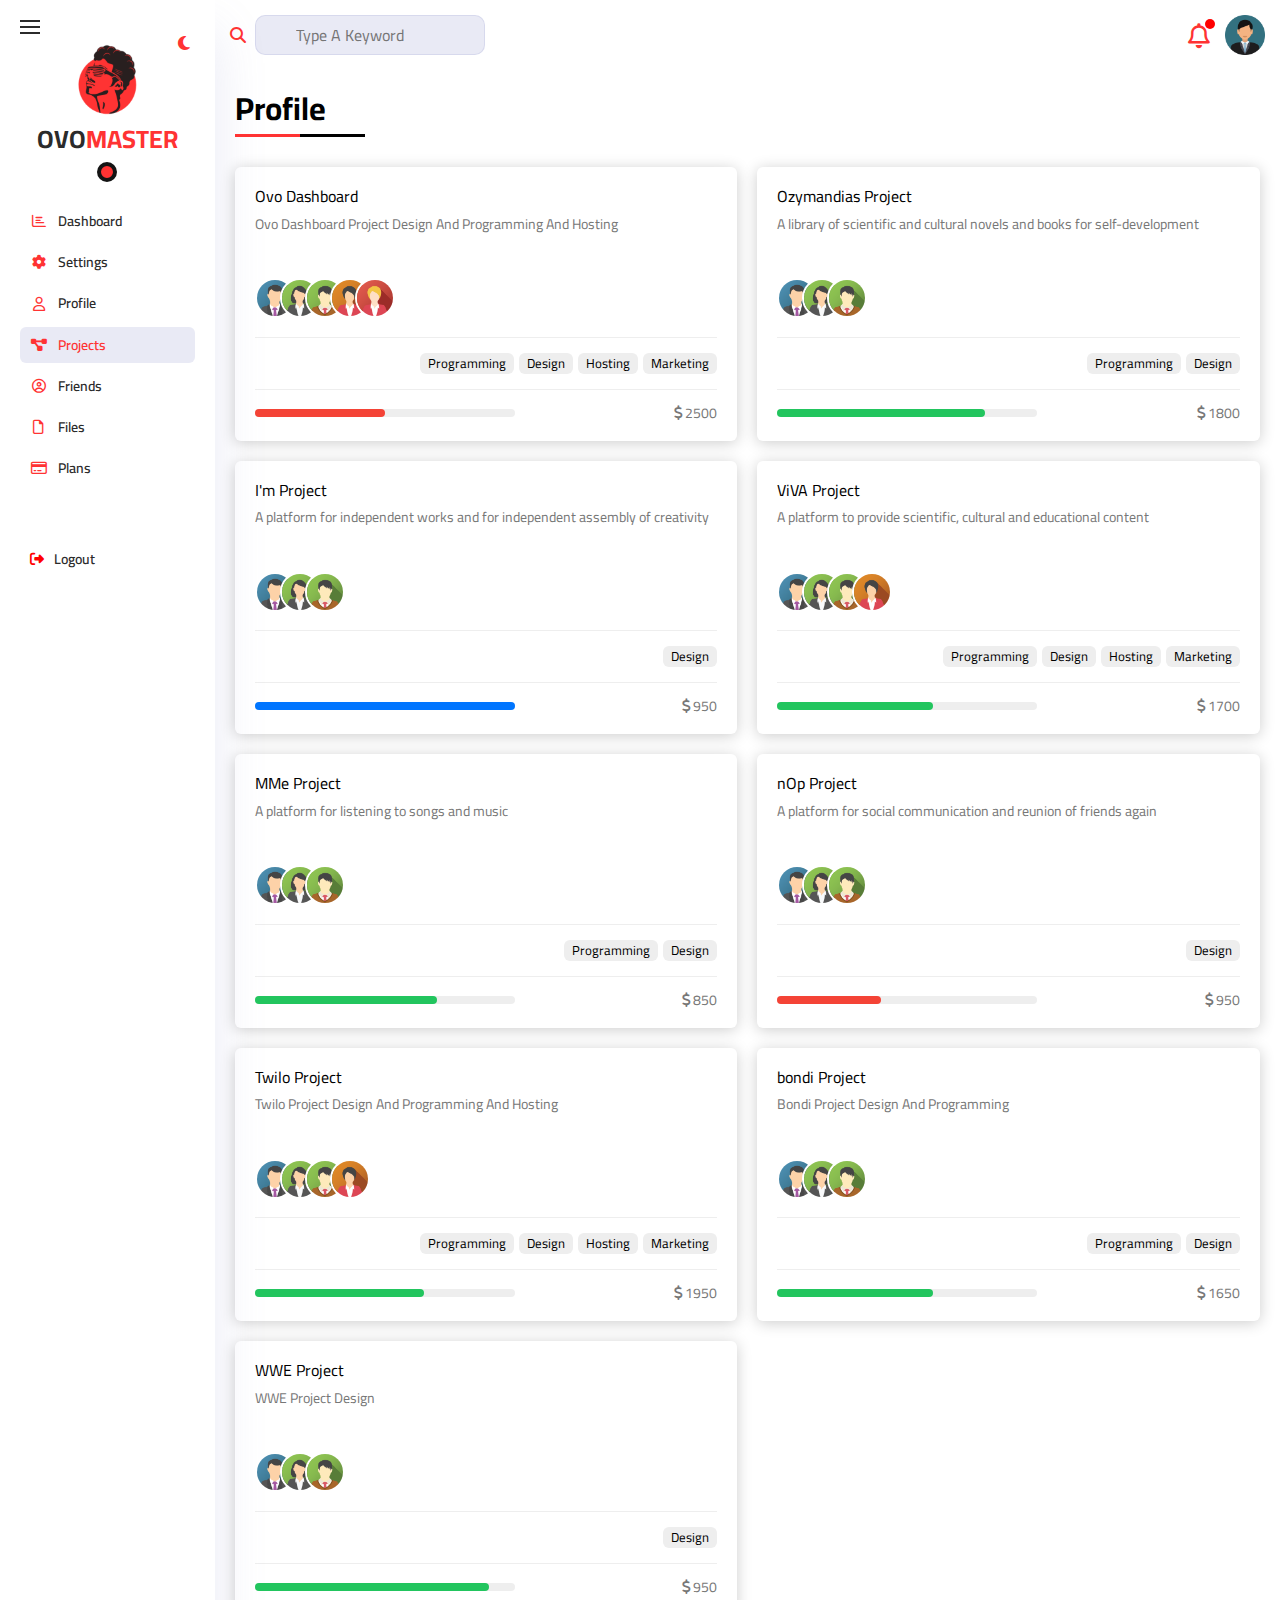
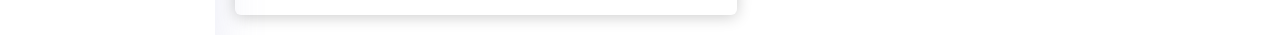
==== projects.html @ cf6d4845 "Add files via upload" ====
<!DOCTYPE html>
<html lang="en">
<head>
    <meta charset="UTF-8">
    <meta name="viewport" content="width=device-width, initial-scale=1.0">
        <!-- FontAsome CSS File -->
        <link rel="stylesheet" href="./css/all.min.css">
        <!-- Normalize CSS File -->
        <link rel="stylesheet" href="./css/Normalize.css">
        <!-- Stylesheet CSS File -->
        <link rel="stylesheet" href="./css/projects.css">
        <!-- Framwork CSS File -->
        <link rel="stylesheet" href="./css/framwork.css">
        <!-- Media Responsive CSS File -->
        <link rel="stylesheet" href="./media-css/project-media.css">
        <!-- Cairo Font (Google Fonts) -->
        <link rel="preconnect" href="https://fonts.googleapis.com">
        <link rel="preconnect" href="https://fonts.gstatic.com" crossorigin>
        <link href="https://fonts.googleapis.com/css2?family=Cairo:wght@200;300;400;500;600;700;800;900&display=swap" rel="stylesheet">
        <link rel="shortcut icon" href="./image/logo Master/one/red.png">
        <title>OVOMASTER | Projects</title>
</head>
<body>
    <div class="page d-flex">
                <!-- Sidbar Starts -->
                <div class="sidebar" id="sidebar">
                    <div class="menu-icon" id="close">
                        <span></span>
                        <span></span>
                        <span></span>
                    </div>
                    <a href="#" class="social"><i class="fa-solid fa-moon" id="theme-button"></i></a>
                    <div class="image">
                        <img style="width: 60px;" src="./image/logo Master/one/red.png" alt="">
                    </div>
                    <h3 class="logo">OVO<span style="color:var(--main-color)">MASTER</span></h3>
                    <ul>
                        <li>
                            <a href="index.html">
                                <i class="fa-regular fa-chart-bar fa-fw"></i>
                                <span class="hide-mobile">Dashboard</span>
                            </a>
                        </li>
                        <li>
                            <a href="settings.html">
                                <i class="fa-solid fa-gear fa-fw"></i>
                                <span class="hide-mobile">Settings</span>
                            </a>
                        </li>
                        <li>
                            <a href="profile.html">
                                <i class="fa-regular fa-user fa-fw"></i>
                                <span class="hide-mobile">Profile</span>
                            </a>
                        </li>
                        <li>
                            <a class="active" href="projects.html">
                                <i class="fa-solid fa-diagram-project fa-fw"></i>
                                <span class="hide-mobile">Projects</span>
                            </a>
                        </li>
                        <li>
                            <a href="friends.html">
                                <i class="fa-regular fa-circle-user fa-fw"></i>
                                <span class="hide-mobile">Friends</span>
                            </a>
                        </li>
                        <li>
                            <a href="files.html">
                                <i class="fa-regular fa-file fa-fw"></i>
                                <span class="hide-mobile">Files</span>
                            </a>
                        </li>
                        <li>
                            <a href="plans.html">
                                <i class="fa-regular fa-credit-card fa-fw"></i>
                                <span class="hide-mobile">Plans</span>
                            </a>
                        </li>
                        <li class="logout">
                            <a href="#">
                                <i class="fa-solid fa-right-from-bracket"></i>
                                <span class="hide-mobile">Logout</span>
                            </a>
                        </li>
                    </ul>
                </div>
                <!-- Sidebar Ends -->
                <div class="content w-full">
                <!-- Head Starts -->
                <div class="head p-15 between-flex">
                    <div class="search pos-relative">
                        <i class="lens fa-sharp fa-solid fa-magnifying-glass"></i>
                        <input class="p-10" type="search" placeholder="Type A Keyword">
                    </div>
                    <div class="icons d-flex align-center">
                        <span class="notification pos-relative">
                            <i class="fa-regular fa-bell fa-lg"></i>
                        </span>
                        <img src="image/avatar.png" alt="">
                    </div>
                </div>
                <!-- Head Ends -->
                <h1 class="pos-relative">Profile</h1>
                <div class="projects-page d-grid m-20 gap-20">
                    <div class="project p-20 rad-6 p-relative shadow">
                        <h4 class="m-0 value">Ovo Dashboard</h4>
                        <p class="c-gray mt-10 mb-10 fs-14">Ovo Dashboard Project Design And Programming And Hosting</p>
                        <div class="team">
                            <a href="#"><img src="image/team-01.png" alt="" /></a>
                            <a href="#"><img src="image/team-02.png" alt="" /></a>
                            <a href="#"><img src="image/team-03.png" alt="" /></a>
                            <a href="#"><img src="image/team-04.png" alt="" /></a>
                            <a href="#"><img src="image/team-05.png" alt="" /></a>
                        </div>
                        <div class="do d-flex">
                            <span class="fs-13 rad-6 bg-eee bg-16">Programming</span>
                            <span class="fs-13 rad-6 bg-eee bg-16">Design</span>
                            <span class="fs-13 rad-6 bg-eee bg-16">Hosting</span>
                            <span class="fs-13 rad-6 bg-eee bg-16">Marketing</span>
                        </div>
                        <div class="info between-flex">
                            <div class="prog bg-eee">
                                <span class="bg-red" style="width: 50%"></span>
                            </div>
                            <div class="fs-14 c-gray">
                                <i class="fa-solid fa-dollar-sign"></i>
                                2500
                            </div>
                        </div>
                    </div>
                    <div class="project p-20 rad-6 p-relative shadow">
                        <h4 class="m-0 value">Ozymandias Project</h4>
                        <p class="c-gray mt-10 mb-10 fs-14">A library of scientific and cultural novels and books for self-development</p>
                        <div class="team">
                            <a href="#"><img src="image/team-01.png" alt="" /></a>
                            <a href="#"><img src="image/team-02.png" alt="" /></a>
                            <a href="#"><img src="image/team-03.png" alt="" /></a>
                        </div>
                        <div class="do d-flex">
                            <span class="fs-13 rad-6 bg-eee bg-16">Programming</span>
                            <span class="fs-13 rad-6 bg-eee bg-16">Design</span>
                        </div>
                        <div class="info between-flex">
                            <div class="prog bg-eee">
                                <span class="bg-green" style="width: 80%"></span>
                        </div>
                        <div class="fs-14 c-gray">
                            <i class="fa-solid fa-dollar-sign"></i>
                            1800
                        </div>
                    </div>
                </div>
                <div class="project p-20 rad-6 p-relative shadow">
                    <h4 class="m-0 value">I'm Project</h4>
                    <p class="c-gray mt-10 mb-10 fs-14">A platform for independent works and for independent assembly of creativity</p>
                    <div class="team">
                        <a href="#"><img src="image/team-01.png" alt="" /></a>
                        <a href="#"><img src="image/team-02.png" alt="" /></a>
                        <a href="#"><img src="image/team-03.png" alt="" /></a>
                    </div>
                    <div class="do d-flex">
                        <span class="fs-13 rad-6 bg-eee bg-16">Design</span>
                    </div>
                    <div class="info between-flex">
                        <div class="prog bg-eee">
                            <span class="bg-blue" style="width: 100%"></span>
                        </div>
                        <div class="fs-14 c-gray">
                            <i class="fa-solid fa-dollar-sign"></i>
                            950
                        </div>
                    </div>
                </div>
                <div class="project p-20 rad-6 p-relative shadow">
                    <h4 class="m-0 value">ViVA Project</h4>
                    <p class="c-gray mt-10 mb-10 fs-14">A platform to provide scientific, cultural and educational content</p>
                    <div class="team">
                        <a href="#"><img src="image/team-01.png" alt="" /></a>
                        <a href="#"><img src="image/team-02.png" alt="" /></a>
                        <a href="#"><img src="image/team-03.png" alt="" /></a>
                        <a href="#"><img src="image/team-04.png" alt="" /></a>
                    </div>
                    <div class="do d-flex">
                        <span class="fs-13 rad-6 bg-eee bg-16">Programming</span>
                        <span class="fs-13 rad-6 bg-eee bg-16">Design</span>
                        <span class="fs-13 rad-6 bg-eee bg-16">Hosting</span>
                        <span class="fs-13 rad-6 bg-eee bg-16">Marketing</span>
                    </div>
                    <div class="info between-flex">
                        <div class="prog bg-eee">
                            <span class="bg-green" style="width: 60%"></span>
                        </div>
                        <div class="fs-14 c-gray">
                            <i class="fa-solid fa-dollar-sign"></i>
                            1700
                        </div>
                    </div>
                    </div>
                    <div class="project p-20 rad-6 p-relative shadow">
                        <h4 class="m-0 value">MMe Project</h4>
                        <p class="c-gray mt-10 mb-10 fs-14">A platform for listening to songs and music</p>
                        <div class="team">
                            <a href="#"><img src="image/team-01.png" alt="" /></a>
                            <a href="#"><img src="image/team-02.png" alt="" /></a>
                            <a href="#"><img src="image/team-03.png" alt="" /></a>
                        </div>
                        <div class="do d-flex">
                            <span class="fs-13 rad-6 bg-eee bg-16">Programming</span>
                            <span class="fs-13 rad-6 bg-eee bg-16">Design</span>
                        </div>
                        <div class="info between-flex">
                            <div class="prog bg-eee">
                                <span class="bg-green" style="width: 70%"></span>
                            </div>
                            <div class="fs-14 c-gray">
                                <i class="fa-solid fa-dollar-sign"></i>
                                850
                            </div>
                        </div>
                    </div>
                    <div class="project p-20 rad-6 p-relative shadow">
                        <h4 class="m-0 value">nOp Project</h4>
                        <p class="c-gray mt-10 mb-10 fs-14">A platform for social communication and reunion of friends again</p>
                        <div class="team">
                            <a href="#"><img src="image/team-01.png" alt="" /></a>
                            <a href="#"><img src="image/team-02.png" alt="" /></a>
                            <a href="#"><img src="image/team-03.png" alt="" /></a>
                        </div>
                        <div class="do d-flex">
                            <span class="fs-13 rad-6 bg-eee bg-16">Design</span>
                        </div>
                        <div class="info between-flex">
                        <div class="prog bg-eee">
                            <span class="bg-red" style="width: 40%"></span>
                        </div>
                        <div class="fs-14 c-gray">
                            <i class="fa-solid fa-dollar-sign"></i>
                            950
                        </div>
                        </div>
                    </div>
                    <div class="project p-20 rad-6 p-relative shadow">
                        <h4 class="m-0 value">Twilo Project</h4>
                        <p class="c-gray mt-10 mb-10 fs-14">Twilo Project Design And Programming And Hosting</p>
                    <div class="team">
                        <a href="#"><img src="image/team-01.png" alt="" /></a>
                        <a href="#"><img src="image/team-02.png" alt="" /></a>
                        <a href="#"><img src="image/team-03.png" alt="" /></a>
                        <a href="#"><img src="image/team-04.png" alt="" /></a>
                    </div>
                    <div class="do d-flex">
                        <span class="fs-13 rad-6 bg-eee bg-16">Programming</span>
                        <span class="fs-13 rad-6 bg-eee bg-16">Design</span>
                        <span class="fs-13 rad-6 bg-eee bg-16">Hosting</span>
                        <span class="fs-13 rad-6 bg-eee bg-16">Marketing</span>
                    </div>
                    <div class="info between-flex">
                        <div class="prog bg-eee">
                            <span class="bg-green" style="width: 65%"></span>
                        </div>
                        <div class="fs-14 c-gray">
                            <i class="fa-solid fa-dollar-sign"></i>
                            1950
                        </div>
                    </div>
                    </div>
                    <div class="project p-20 rad-6 p-relative shadow">
                        <h4 class="m-0 value">bondi Project</h4>
                        <p class="c-gray mt-10 mb-10 fs-14">Bondi Project Design And Programming</p>
                        <div class="team">
                            <a href="#"><img src="image/team-01.png" alt="" /></a>
                            <a href="#"><img src="image/team-02.png" alt="" /></a>
                            <a href="#"><img src="image/team-03.png" alt="" /></a>
                        </div>
                    <div class="do d-flex">
                        <span class="fs-13 rad-6 bg-eee bg-16">Programming</span>
                        <span class="fs-13 rad-6 bg-eee bg-16">Design</span>
                    </div>
                    <div class="info between-flex">
                        <div class="prog bg-eee">
                            <span class="bg-green" style="width: 60%"></span>
                        </div>
                        <div class="fs-14 c-gray">
                            <i class="fa-solid fa-dollar-sign"></i>
                            1650
                        </div>
                    </div>
                    </div>
                    <div class="project p-20 rad-6 p-relative shadow">
                        <h4 class="m-0 value">WWE Project</h4>
                        <p class="c-gray mt-10 mb-10 fs-14">WWE Project Design</p>
                        <div class="team">
                            <a href="#"><img src="image/team-01.png" alt="" /></a>
                            <a href="#"><img src="image/team-02.png" alt="" /></a>
                            <a href="#"><img src="image/team-03.png" alt="" /></a>
                        </div>
                        <div class="do d-flex">
                            <span class="fs-13 rad-6 bg-eee bg-16">Design</span>
                        </div>
                        <div class="info between-flex">
                        <div class="prog bg-eee">
                            <span class="bg-green" style="width: 90%"></span>
                        </div>
                        <div class="fs-14 c-gray">
                            <i class="fa-solid fa-dollar-sign"></i>
                            950
                        </div>
                        </div>
                    </div>
                </div>
            </div>
    </div>
    <script src="./js/main.js"></script>
</body>
</html>
---- css/projects.css ----
* {
    box-sizing: border-box;
    margin: 0;
    padding: 0;
    transition: 0.3s;
}

*:focus {
    outline: none;
}

ul {
    list-style: none;
    padding: 0;
}

:root {
    --main-color: #ff3333;
    --text-color: #2b2b2b;
    --color-white: #fff;
    --color-light: rgba(132, 139, 200, 0.18);
    --box-shadow: 0 2rem 3rem var(--color-light);
}

body {
    font-family: 'Cairo', sans-serif;
}

body.dark-theme {
	background-color: #1b1b1b;
}

::-webkit-scrollbar {
    width: 15px;
}

::-webkit-scrollbar-thumb {
    background-color: var(--main-color);
    border-radius: 7px 7px 7px;
}

a {
    text-decoration: none;
}


/* Sidebar Starts */
.page {
    display: flex;
    min-height: 100vh;
}

.sidebar {
    width: 250px;
    box-shadow: var(--box-shadow);
    padding: 20px;
    position: relative;
}

.sidebar.active {
    width: 62px;
    padding: 10px;
}

.sidebar.active .logo {
    display: none;
}

.dark-theme .sidebar {
    box-shadow: 0 2px 15px rgb(0 0 0 / 20%);
}

.sidebar .logo {
    position: relative;
    text-align: center;
    color: var(--text-color);
    font-size: 25px;
    margin-bottom: 50px;
}


.dark-theme .sidebar .logo {
    color: var(--color-white);
}

.sidebar .menu-icon {
    width: 20px;
    height: 14px;
    cursor: pointer;
    position: relative;
}

.social {
    position: absolute;
    right: 0;
    padding-right: 25px;
    color: var(--main-color);
}

.sidebar.active .fa-moon {
    position: relative;
    top: 20px;
}

.sidebar .menu-icon span {
    background-color: var(--text-color);
    height: 2px;
    position: absolute;
    width: 100%;
    left: 0;
    transition: all 0.3s ease;
}

.dark-theme .sidebar .menu-icon span {
    background-color: white;
}

.sidebar .menu-icon span:first-child {
    top: 0;
}

.sidebar .menu-icon span:nth-child(2) {
    top: 6px;
}

.sidebar .menu-icon span:last-child {
    top: 12px;
}

.sidebar .menu-icon:hover span:nth-child(2) {
    opacity: 0;
}

.sidebar .menu-icon:hover span:first-child,
.sidebar .menu-icon:hover span:last-child {
    top: 6px;
}

.sidebar .menu-icon:hover span:first-child {
    transform: rotate(45deg);
}

.sidebar .menu-icon:hover span:last-child {
    transform: rotate(-45deg);
}

.sidebar .image {
    display: flex;
    justify-content: center;
    align-items: center;
    padding: 10px;
}

.sidebar.active .image {
    margin-bottom: 40px;
    margin-top: 60px;
}

.sidebar .logo::after {
    content: "";
    position: absolute;
    left: 50%;
    bottom: -29px;
    width: 12px;
    height: 12px;
    border-radius: 50%;
    background-color: var(--main-color);
    border: 4px solid #141414;
    transform: translateX(-50%);
}

.dark-theme .sidebar .logo::after {
    border: 4px solid var(--color-white);
}

.sidebar ul {
    list-style: none;
    padding: 0;
}

.sidebar ul li a {
    display: flex;
    align-items: center;
    font-size: 14px;
    color: var(--main-color);
    border-radius: 6px;
    padding: 10px;
    transition: 0.3s;
    margin-bottom: 5px;
}

.sidebar ul li a:hover {
    background-color: #EEE;
}

.dark-theme .sidebar ul li a span {
    color: var(--color-white);
}

.sidebar.active ul li a span {
    display: none;
}

.dark-theme .sidebar ul li a:hover {
    background-color: #141414;
}

.sidebar ul li a.active {
    background: var(--color-light);
}

.sidebar ul li a.active span {
    color: var(--main-color);
}

.sidebar ul li a span {
    font-size: 14px;
    margin-left: 10px;
    font-weight: 600;
    color: var(--text-color);
    transition: 0.3s;
}

.sidebar .logout {
    position: relative;
    top: 50px;
}

.sidebar .logout a i {
    color: red;
}

.sidebar ul li a span:hover {
    padding-left: 10px;
}
/* Sidebar Ends */
/* Content Head Starts */
.content {
    overflow: hidden;
}

.head {
    padding: 15px;
}

.lens {
    cursor: pointer;
    color: var(--main-color);
}

.head .search {
    position: relative;
}

.head .search input {
    padding: 10px;
    border: 1px solid var(--color-light);
    outline: none;
    background-color: var(--color-light);
    border-radius: 10px;
    margin-left: 5px;
    padding-left: 40px;
    width: 230px;
    transition: width 0.3s;
}

.dark-theme .head .search input {
    background-color: var(--color-white);
}

.head .search input:focus {
    width: 260px;
}

.head .search input::placeholder {
    transition: 0.3s;
}

.dark-theme .head .search input::placeholder {
    color: var(--text-color);
}

.head .search input:focus::placeholder {
    color: transparent;
}

.head .icons .notification {
    color: var(--main-color);
    cursor: pointer;
    font-size: 20px;
}

.head .icons .notification::before {
    content: "";
    position: absolute;
    width: 10px;
    height: 10px;
    background-color: red;
    border-radius: 50%;
    right: -5px;
    top: -5px;
}

.head .icons img {
    width: 40px;
    height: 40px;
    margin-left: 15px;
}
/* Content Head Starts */
.page h1 {
    margin: 20px 20px 40px;
}

.dark-theme .page h1 {
    color: var(--color-white);
}

.page h1::before,
.page h1::after {
    content: "";
    height: 3px;
    position: absolute;
    bottom: -10px;
    left: 0;
}

.page h1::before {
    background-color: #000;
    width: 130px;
}

.dark-theme .page h1::before {
    background-color: var(--color-white);
}

.page h1::after {
    background-color: var(--main-color);
    width: 65px;
}
/* Projects Page Starts */
.projects-page {
    grid-template-columns: repeat(auto-fill, minmax(400px, 1fr));
}

.projects-page .project .date {
    position: absolute;
    right: 10px;
    top: 10px;
}

.projects-page .project h4 {
    font-weight: normal;
}

.projects-page .project .team {
    position: relative;
    min-height: 80px;
}

.projects-page .project .team a {
    position: absolute;
    left: 0;
    bottom: 0;
}

.projects-page .project .team a:nth-child(2) {
    left: 25px;
}

.projects-page .project .team a:nth-child(3) {
    left: 50px;
}

.projects-page .project .team a:nth-child(4) {
    left: 75px;
}

.projects-page .project .team a:nth-child(5) {
    left: 100px;
}

.projects-page .project .team a:hover {
    z-index: 1000;
}

.projects-page .project .team img {
    width: 40px;
    height: 40px;
    border-radius: 50%;
    border: 2px solid white;
}

.projects-page .project .do {
    justify-content: flex-end;
    border-top: 1px solid #eee;
    padding-top: 15px;
    margin-top: 15px;
}

.projects-page .project .do span {
    padding: 3px 8px;
    margin-left: 5px;
    width: fit-content;
}

.projects-page .project .info {
    border-top: 1px solid #eee;
    margin-top: 15px;
    padding-top: 15px;
}

.projects-page .project .prog {
    height: 8px;
    width: 260px;
    position: relative;
    border-radius: 6px;
}

.projects-page .project .prog span {
    position: absolute;
    left: 0;
    top: 0;
    height: 100%;
    border-radius: 6px;
}
/* Projects Page Ends */
/* Dark Theme */
.dark-theme .projects-page .value {
    color: var(--color-white);
}

.dark-theme .projects-page .bg-16 {
    background-color: #161616;
    color: var(--color-white);
}
/* Dark Theme */
---- css/framwork.css ----
:root {
    --blue-color: #0075ff;
    --orange-color: #f59e0b;
    --green-color: #22c55e;
    --red-color: #f44336;
    --gray-color: #777;
}
/* Framework */
.between-flex {
    display: flex;
    align-items: center;
    justify-content: space-between;
}

.space-between {
    justify-content: space-between;
}

.d-flex {
    display: flex;
}

.align-center {
    align-items: center;
}

.pos-relative {
    position: relative;
}

.pos-absolute {
    position: absolute;
}

.p-15 {
    padding: 15px;
}

.p-10 {
    padding: 10px;
}

.p-20 {
    padding: 20px;
}

.pb-10 {
    padding-bottom: 10px;
}

.pb-20 {
    padding-bottom: 20px;
}

.pt-10 {
    padding-top: 10px;
}

.pt-20 {
    padding-top: 20px;
}

.pl-15 {
    padding-left: 15px;
}

.w-full {
    width: 100%;
}

.h-fill {
    width: 100%;
}

.w-100 {
    width: 100px;
}

.h-100 {
    width: 100px;
}

.d-grid {
    display: grid;
}

.d-block {
    display: block;
}

.gap-20 {
    gap: 20px;
}

.rad-6 {
    border-radius: 6px;
}

.rad-10 {
    border-radius: 10px;
}

.rad-20 {
    border-radius: 20px;
}

.rad-half {
    border-radius: 50%;
}

.m-0 {
    margin: 0;
}

.m-15 {
    margin: 15px;
}

.m-20 {
    margin: 20px;
}

.mr-15 {
    margin-right: 15px;
}

.mt-5 {
    margin-top: 5px;
}

.mt-0 {
    margin-top: 0;
}

.mt-10 {
    margin-top: 10px;
}

.mt-15 {
    margin-top: 15px;
}

.mt-20 {
    margin-top: 20px;
}

.mt-25 {
    margin-top: 25px;
}

.mr-10 {
    margin-right: 10px;
}

.mb-0 {
    margin-bottom: 0;
}

.mb-5 {
    margin-bottom: 5px;
}

.mb-20 {
    margin-bottom: 20px;
}

.mb-10 {
    margin-bottom: 10px;
}

.mb-15 {
    margin-bottom: 15px;
}

.txt-c {
    text-align: center;
}

.txt-s {
    text-align: start;
}

.f-wrap {
    flex-wrap: wrap;
}

.fs-14 {
    font-size: 14px;
}

.fs-13 {
    font-size: 13px;
}

.fs-25 {
    font-size: 25px;
}

.c-gray {
    color: var(--gray-color)
}

.c-white {
    color: #ddddddd2;
}

.bg-eee {
    background-color: #eee;
}

.bg-blue {
    background-color: #0075ff;
}

.bg-purple {
    background-color: var(--main-color)
}

.bg-red {
    background-color: #f44336;
}

.bg-orange {
    background-color: var(--orange-color);
}

.bg-green {
    background-color: var(--green-color);
}

.c-orange {
    color: var(--orange-color);
}

.c-blue {
    color: var(--blue-color)
}

.c-green {
    color: var(--green-color);
}

.c-red {
    color: var(--red-color);
}

.b-none {
    border: none;
}

.w-fit {
    width: fit-content;
}

.pt-15 {
    padding-top: 15px;
}

.pb-15 {
    padding-bottom: 15px;
}

.fs-10 {
    font-size: 10px;
}

.fs-15 {
    font-size: 15px;
}

.fw-bold {
    font-weight: bold;
}

.fw-normal {
    font-weight: normal;
}

.btn-shape {
    padding: 4px 10px;
    border-radius: 60px;
    cursor: pointer;
    transition: 0.3s;
}

.btn-shape:hover {
    background-color: var(--blue-alt-color);
}

.center-flex {
    display: flex;
    align-items: center;
    justify-content: center;
}

.bor-none {
    border: none;
}

.shadow {
    box-shadow: 0 2px 15px rgb(0 0 0 / 20%);
}
/* Framwork */
---- media-css/project-media.css ----
@media (max-width: 767px) {
    .hide-mobile {
        display: none;
    }
    .txt-c-mobile {
        text-align: center;
    }
    .sidebar {
        width: 62px;
        padding: 10px;
    }
    .sidebar ul li a span {
        display: none;
    }
    .sidebar .logo {
        display: none;
    }
    .sidebar .menu-icon {
        display: none;
    }
    .sidebar .image {
        margin-bottom: 10px;
        margin-top: 60px;
    }
    .sidebar .fa-moon {
        position: relative;
        top: 20px;
    }
    .sidebar .logout {
        top: 0px;
    }
    .sidebar .logo::before,
    .sidebar .logo::after {
        display: none;
    }
    .sidebar ul li {
        padding-bottom: 20px;
    }
    .dark-theme .head .search input::placeholder,
    .head .search input::placeholder {
        font-size: 14px;
    }
    .head .search input {
        width: 180px;
    }
    .head .search input:focus {
        width: 200px;
    }
    ::-webkit-scrollbar,
    ::-webkit-scrollbar-thumb,
    ::-webkit-scrollbar-track {
        display: none;
    }
    .projects-page {
        grid-template-columns: minmax(200px, 1fr);
        margin-left: 10px;
        margin-right: 10px;
        gap: 10px;
    }
    .projects-page .project .do {
        flex-direction: column;
    }
    .projects-page .project .do span:not(:last-child) {
        margin-bottom: 15px;
    }
    .projects-page .project .info {
        flex-direction: column;
    }
    .projects-page .project .prog {
        margin-bottom: 15px;
    }
}
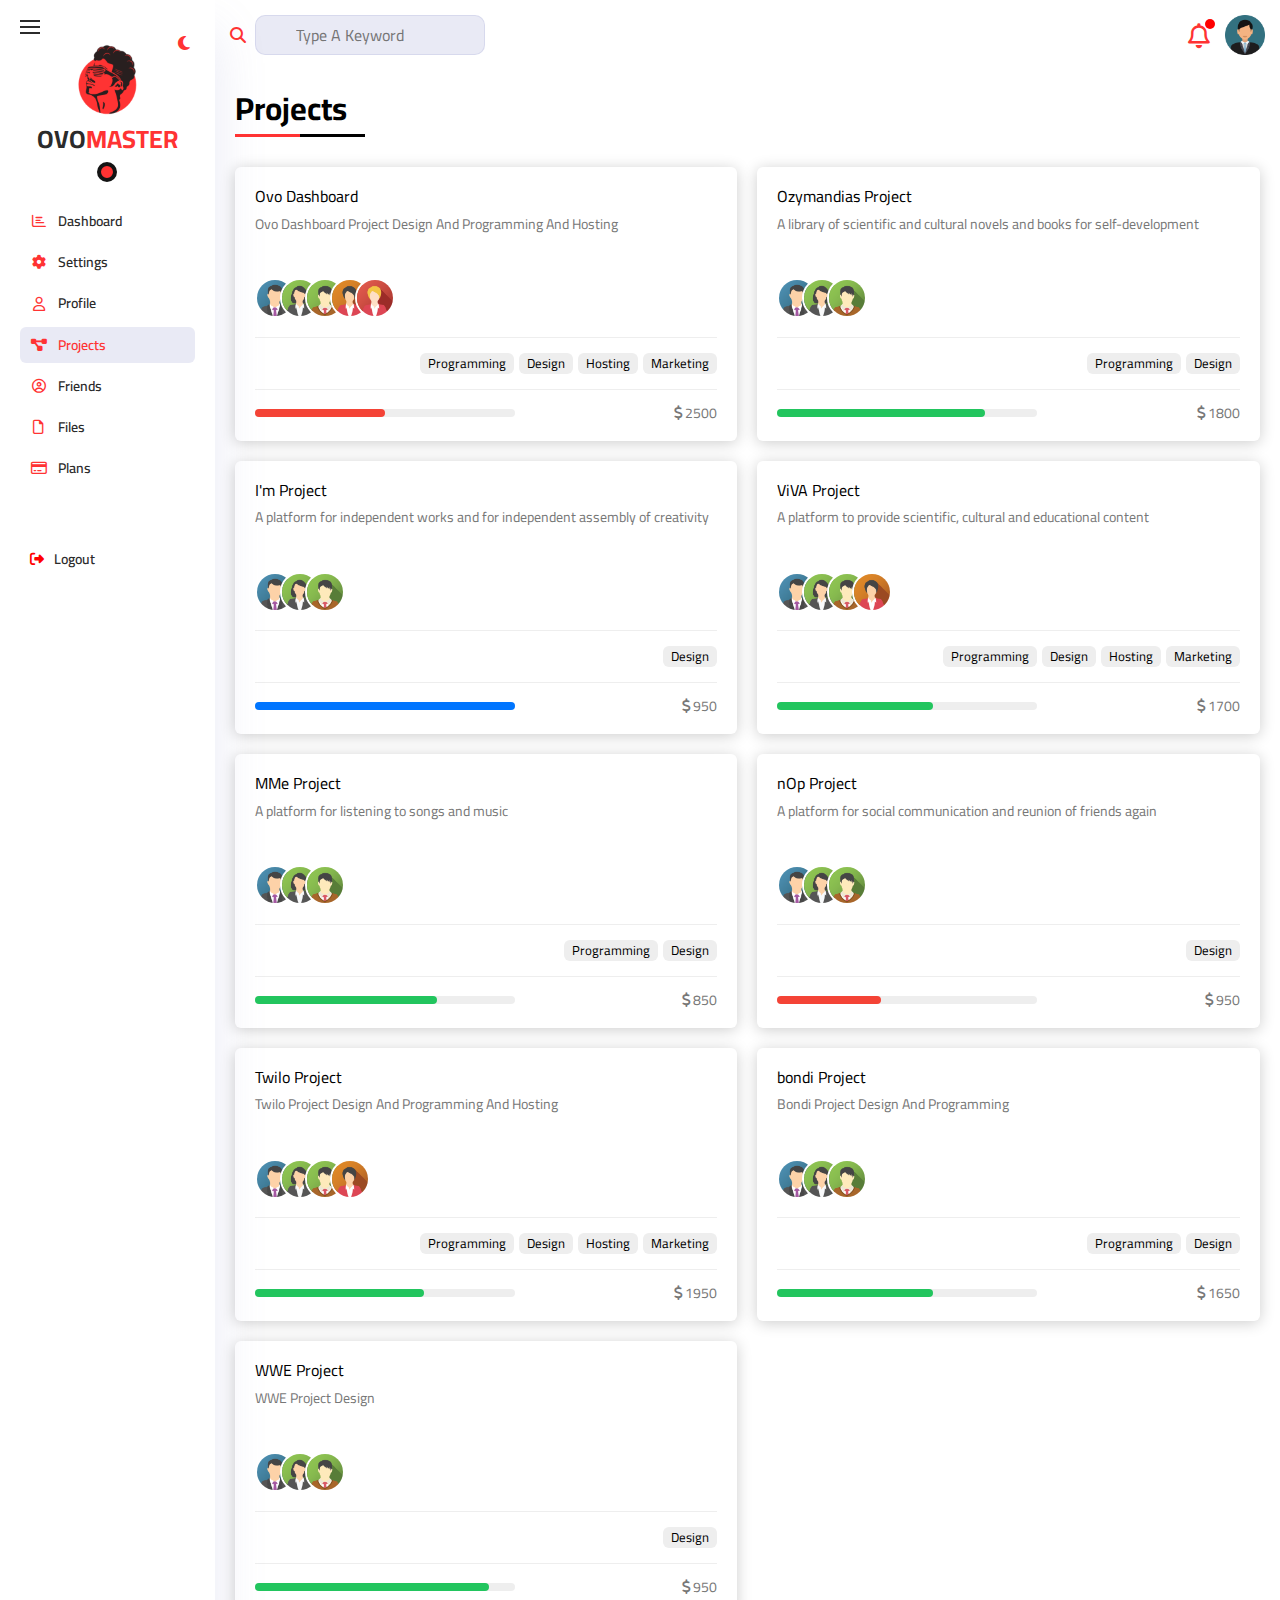
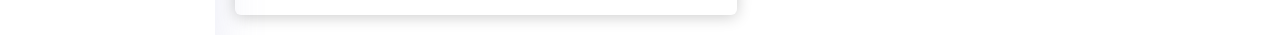
==== commit 6ad845f9: "Update projects.html" ====
--- a/projects.html
+++ b/projects.html
@@ -101,7 +101,7 @@
                     </div>
                 </div>
                 <!-- Head Ends -->
-                <h1 class="pos-relative">Profile</h1>
+                <h1 class="pos-relative">Projects</h1>
                 <div class="projects-page d-grid m-20 gap-20">
                     <div class="project p-20 rad-6 p-relative shadow">
                         <h4 class="m-0 value">Ovo Dashboard</h4>
@@ -313,4 +313,4 @@
     </div>
     <script src="./js/main.js"></script>
 </body>
-</html>+</html>
